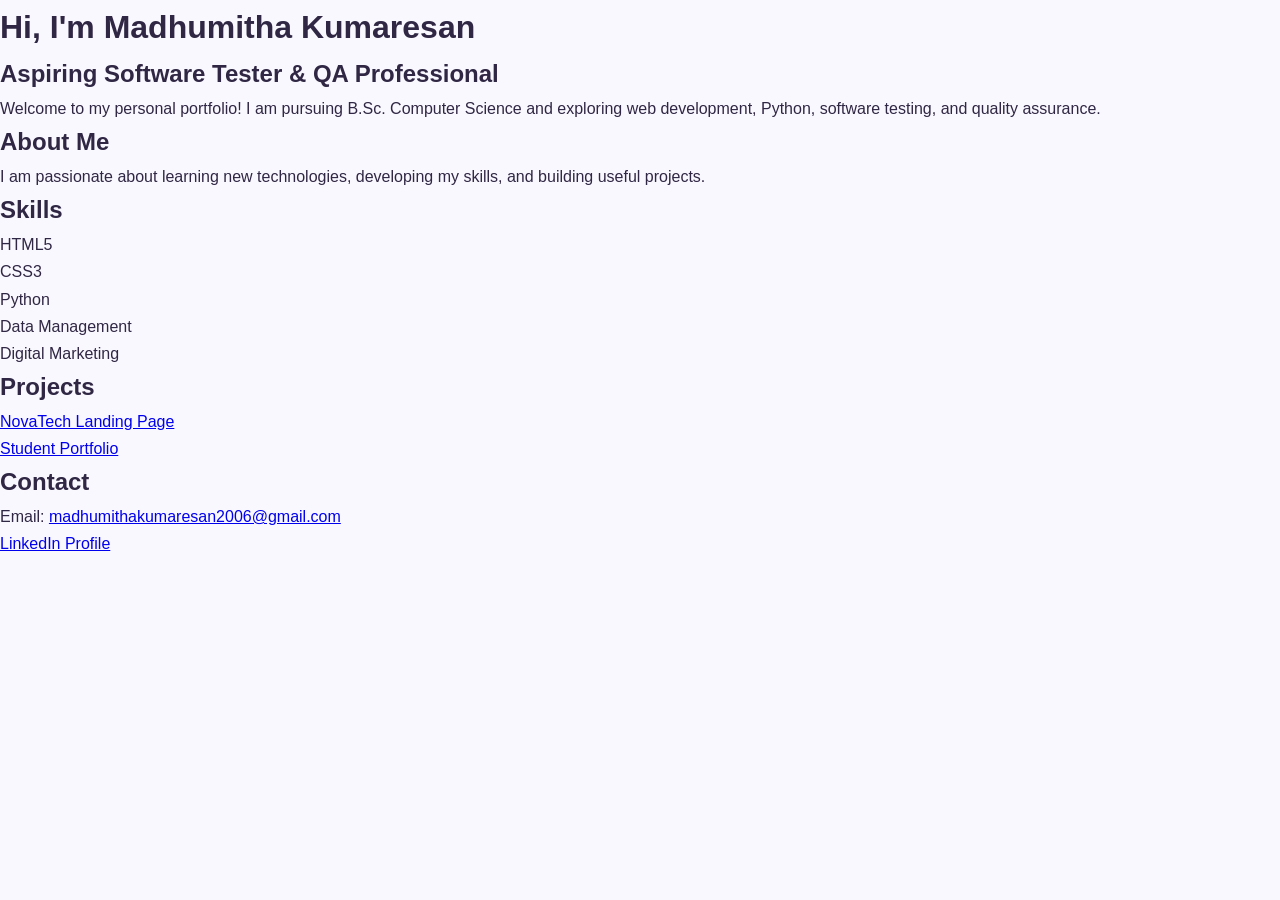
==== WebDev-L1-PersonalPortfolio/index.html @ f5c6f6d1 "Link CSS stylesheet to portfolio" ====
<!DOCTYPE html>
<html lang="en">
<head>
    <meta charset="UTF-8">
    <meta name="viewport" content="width=device-width, initial-scale=1.0">
    <title>Madhumitha Kumaresan | Portfolio</title>
    <link rel="stylesheet" href="style.css">
</head>
<body>
    <h1>Hi, I'm Madhumitha Kumaresan</h1>
    <h2>Aspiring Software Tester & QA Professional</h2>

    <p>
        Welcome to my personal portfolio! I am pursuing
        B.Sc. Computer Science and exploring web development,
        Python, software testing, and quality assurance.
    </p>

    <h2>About Me</h2>
    <p>
        I am passionate about learning new technologies,
        developing my skills, and building useful projects.
    </p>

    <h2>Skills</h2>
    <ul>
        <li>HTML5</li>
        <li>CSS3</li>
        <li>Python</li>
        <li>Data Management</li>
        <li>Digital Marketing</li>
    </ul>

    <h2>Projects</h2>
    <p>
        <a href="https://github.com/madhumithakumaresan2006/OIBSIP">
            NovaTech Landing Page
        </a>
    </p>
    <p>
        <a href="https://github.com/madhumithakumaresan2006/Mk-portfolio-ppt">
            Student Portfolio
        </a>
    </p>

    <h2>Contact</h2>
    <p>
        Email:
        <a href="mailto:madhumithakumaresan2006@gmail.com">
            madhumithakumaresan2006@gmail.com
        </a>
    </p>
    <p>
        <a href="https://www.linkedin.com/in/madhumitha-kumaresan-133514320">
            LinkedIn Profile
        </a>
    </p>
</body>
</html>
---- WebDev-L1-PersonalPortfolio/style.css ----
/* General Styles */
* {
    margin: 0;
    padding: 0;
    box-sizing: border-box;
    scroll-behavior: smooth;
}

body {
    font-family: Arial, sans-serif;
    background-color: #faf8ff;
    color: #302744;
    line-height: 1.7;
}

/* Navigation */
nav {
    background-color: #ffffff;
    padding: 18px 8%;
    display: flex;
    justify-content: space-between;
    align-items: center;
    box-shadow: 0 2px 12px rgba(80, 50, 120, 0.1);
}

nav h2 {
    color: #805ad5;
}

nav a {
    color: #302744;
    text-decoration: none;
    margin-left: 20px;
    font-weight: bold;
}

/* Hero Section */
header {
    text-align: center;
    padding: 90px 20px;
    background: linear-gradient(135deg, #eee7ff, #ffffff);
}

header h1 {
    font-size: 42px;
    color: #6b46c1;
    margin-bottom: 10px;
}

header h2 {
    font-size: 23px;
    margin-bottom: 18px;
}

header p {
    max-width: 650px;
    margin: auto;
}

/* Buttons */
.btn {
    display: inline-block;
    margin: 20px 8px 0;
    padding: 11px 24px;
    background-color: #805ad5;
    color: white;
    text-decoration: none;
    border-radius: 25px;
    transition: 0.3s;
}

.btn:hover {
    background-color: #553c9a;
    transform: translateY(-3px);
}

/* Sections */
section {
    padding: 60px 8%;
}

section h2 {
    text-align: center;
    color: #6b46c1;
    margin-bottom: 25px;
    font-size: 30px;
}

#about p {
    max-width: 800px;
    margin: auto;
    text-align: center;
}

/* Skills */
.skills {
    display: flex;
    flex-wrap: wrap;
    justify-content: center;
    gap: 15px;
}

.skills span {
    background-color: #eee7ff;
    color: #553c9a;
    padding: 12px 22px;
    border-radius: 10px;
    font-weight: bold;
}

/* Projects */
.projects {
    display: flex;
    flex-wrap: wrap;
    justify-content: center;
    gap: 25px;
}

.project-card {
    background: white;
    padding: 25px;
    border-radius: 15px;
    box-shadow: 0 4px 18px rgba(80, 50, 120, 0.1);
    max-width: 350px;
    flex: 1 1 260px;
}

.project-card h3 {
    color: #6b46c1;
    margin-bottom: 10px;
}

.project-card a {
    display: inline-block;
    margin-top: 15px;
    color: #805ad5;
    font-weight: bold;
}

/* Contact */
#contact {
    text-align: center;
    background-color: #eee7ff;
}

#contact a {
    color: #553c9a;
}

/* Footer */
footer {
    text-align: center;
    padding: 20px;
    background-color: #302744;
    color: white;
}

/* Mobile Responsive */
@media (max-width: 600px) {
    nav {
        flex-direction: column;
        gap: 10px;
    }

    nav a {
        margin: 5px;
    }

    header h1 {
        font-size: 32px;
    }

    section {
        padding: 45px 6%;
    }
}
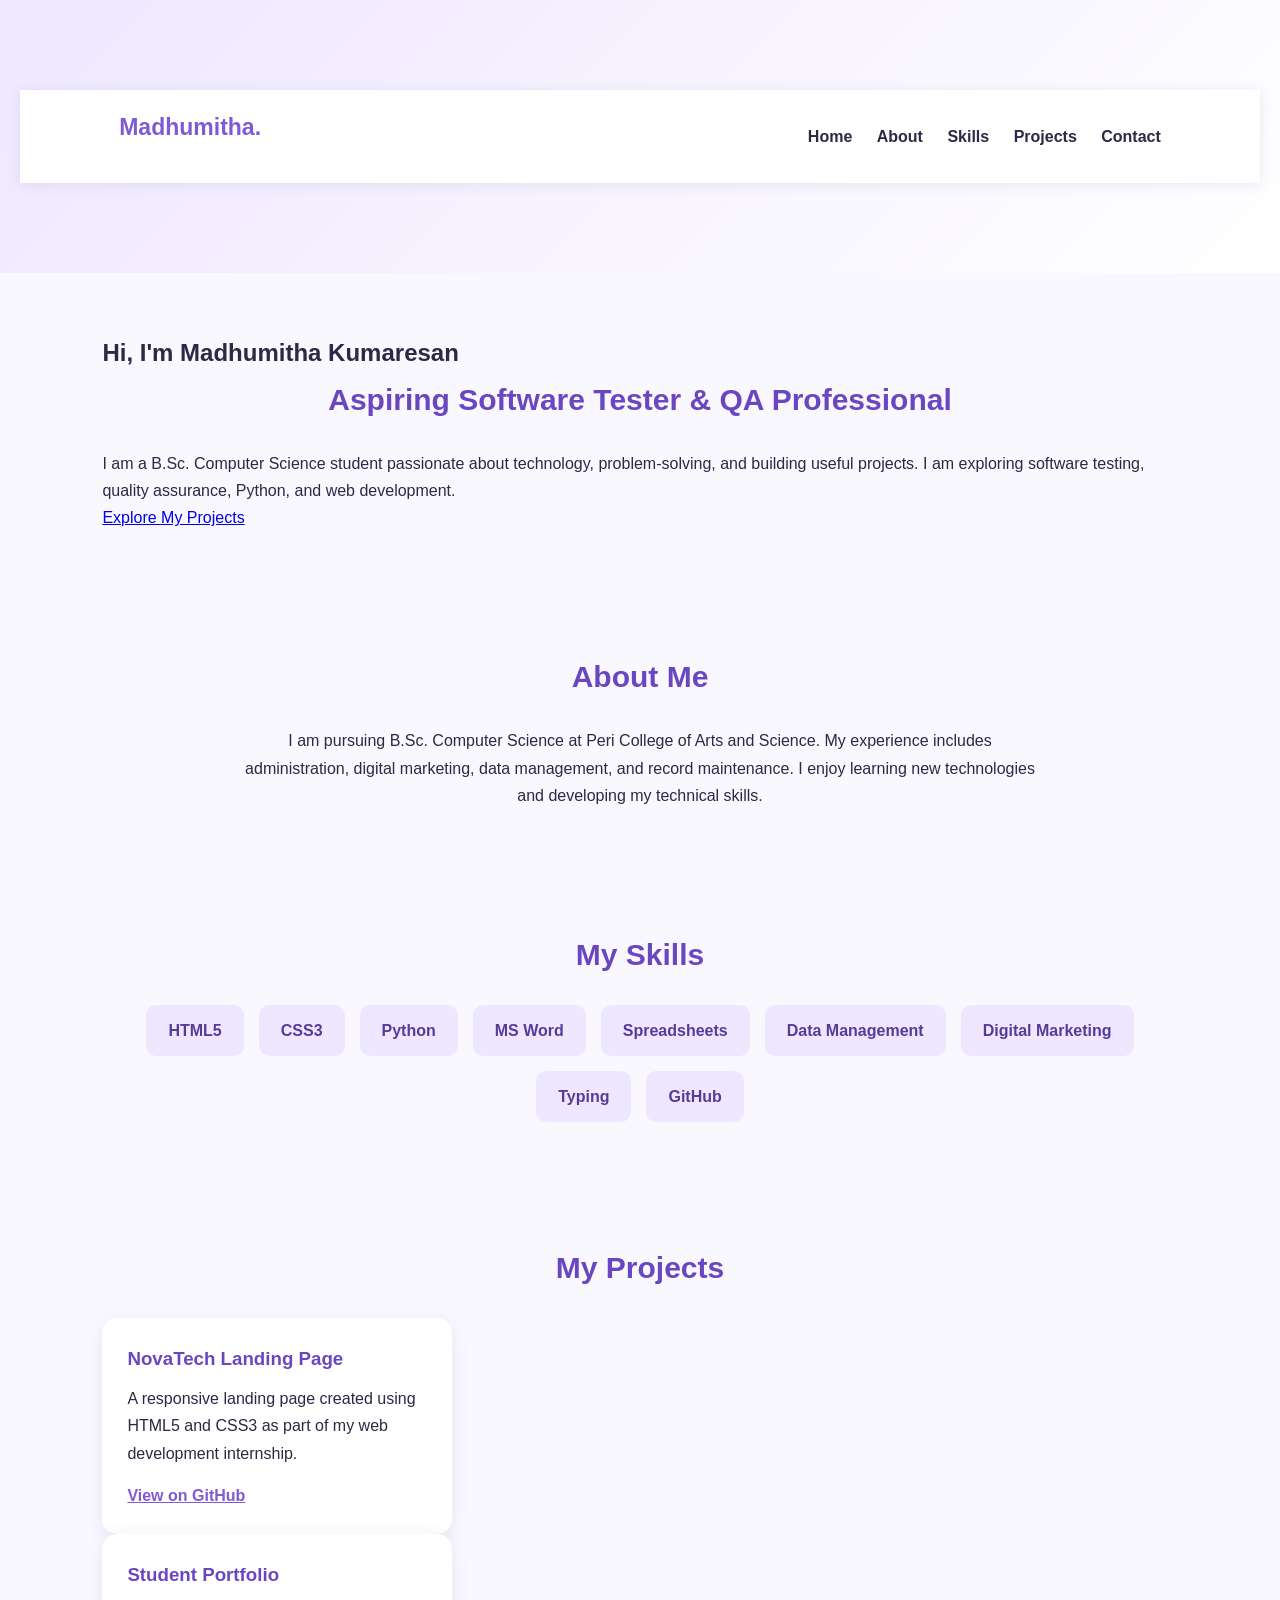
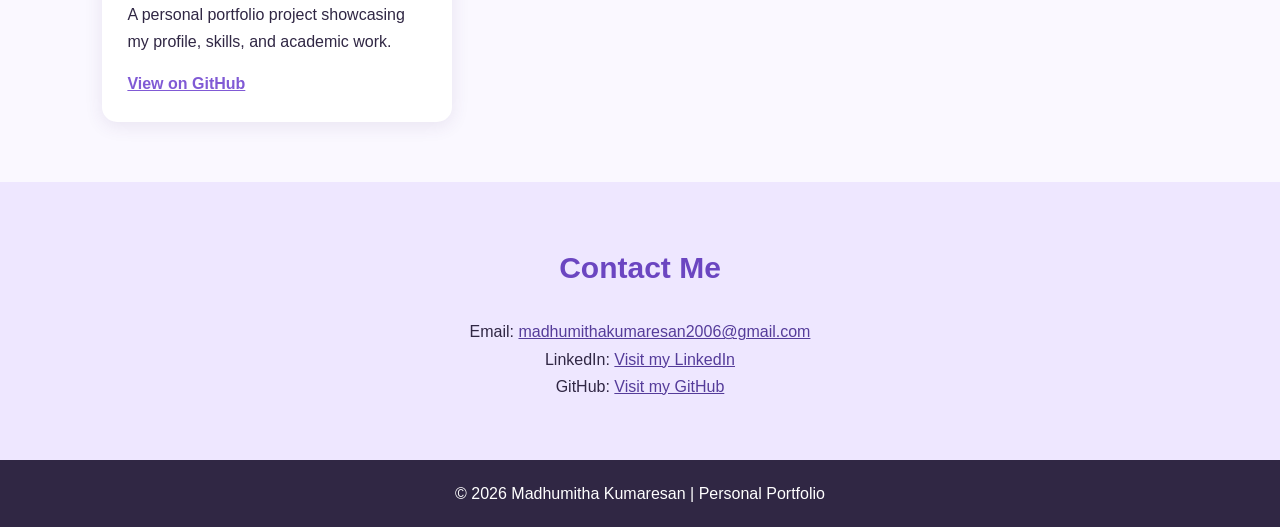
==== commit 8718a35c: "Add portfolio navigation and project sections" ====
--- a/WebDev-L1-PersonalPortfolio/index.html
+++ b/WebDev-L1-PersonalPortfolio/index.html
@@ -8,53 +8,109 @@
     <link rel="stylesheet" href="style.css">
 </head>
 <body>
-    <h1>Hi, I'm Madhumitha Kumaresan</h1>
-    <h2>Aspiring Software Tester & QA Professional</h2>
 
-    <p>
-        Welcome to my personal portfolio! I am pursuing
-        B.Sc. Computer Science and exploring web development,
-        Python, software testing, and quality assurance.
-    </p>
+    <header>
+        <nav>
+            <h2>Madhumitha.</h2>
+            <div>
+                <a href="#home">Home</a>
+                <a href="#about">About</a>
+                <a href="#skills">Skills</a>
+                <a href="#projects">Projects</a>
+                <a href="#contact">Contact</a>
+            </div>
+        </nav>
+    </header>
 
-    <h2>About Me</h2>
-    <p>
-        I am passionate about learning new technologies,
-        developing my skills, and building useful projects.
-    </p>
+    <section class="hero" id="home">
+        <h1>Hi, I'm Madhumitha Kumaresan</h1>
+        <h2>Aspiring Software Tester & QA Professional</h2>
+        <p>
+            I am a B.Sc. Computer Science student passionate about
+            technology, problem-solving, and building useful projects.
+            I am exploring software testing, quality assurance,
+            Python, and web development.
+        </p>
+        <a href="#projects">Explore My Projects</a>
+    </section>
 
-    <h2>Skills</h2>
-    <ul>
-        <li>HTML5</li>
-        <li>CSS3</li>
-        <li>Python</li>
-        <li>Data Management</li>
-        <li>Digital Marketing</li>
-    </ul>
+    <section id="about">
+        <h2 class="section-title">About Me</h2>
+        <p>
+            I am pursuing B.Sc. Computer Science at Peri College of Arts
+            and Science. My experience includes administration, digital
+            marketing, data management, and record maintenance. I enjoy
+            learning new technologies and developing my technical skills.
+        </p>
+    </section>
 
-    <h2>Projects</h2>
-    <p>
-        <a href="https://github.com/madhumithakumaresan2006/OIBSIP">
-            NovaTech Landing Page
-        </a>
-    </p>
-    <p>
-        <a href="https://github.com/madhumithakumaresan2006/Mk-portfolio-ppt">
-            Student Portfolio
-        </a>
-    </p>
+    <section id="skills">
+        <h2 class="section-title">My Skills</h2>
+        <div class="skills">
+            <span>HTML5</span>
+            <span>CSS3</span>
+            <span>Python</span>
+            <span>MS Word</span>
+            <span>Spreadsheets</span>
+            <span>Data Management</span>
+            <span>Digital Marketing</span>
+            <span>Typing</span>
+            <span>GitHub</span>
+        </div>
+    </section>
 
-    <h2>Contact</h2>
-    <p>
-        Email:
-        <a href="mailto:madhumithakumaresan2006@gmail.com">
-            madhumithakumaresan2006@gmail.com
-        </a>
-    </p>
-    <p>
-        <a href="https://www.linkedin.com/in/madhumitha-kumaresan-133514320">
-            LinkedIn Profile
-        </a>
-    </p>
+    <section id="projects">
+        <h2 class="section-title">My Projects</h2>
+
+        <div class="project-card">
+            <h3>NovaTech Landing Page</h3>
+            <p>
+                A responsive landing page created using HTML5 and CSS3
+                as part of my web development internship.
+            </p>
+            <a href="https://github.com/madhumithakumaresan2006/OIBSIP">
+                View on GitHub
+            </a>
+        </div>
+
+        <div class="project-card">
+            <h3>Student Portfolio</h3>
+            <p>
+                A personal portfolio project showcasing my profile,
+                skills, and academic work.
+            </p>
+            <a href="https://github.com/madhumithakumaresan2006/Mk-portfolio-ppt">
+                View on GitHub
+            </a>
+        </div>
+    </section>
+
+    <section id="contact">
+        <h2 class="section-title">Contact Me</h2>
+        <p>
+            Email:
+            <a href="mailto:madhumithakumaresan2006@gmail.com">
+                madhumithakumaresan2006@gmail.com
+            </a>
+        </p>
+        <p>
+            LinkedIn:
+            <a href="https://www.linkedin.com/in/madhumitha-kumaresan-133514320">
+                Visit my LinkedIn
+            </a>
+        </p>
+        <p>
+            GitHub:
+            <a href="https://github.com/madhumithakumaresan2006">
+                Visit my GitHub
+            </a>
+        </p>
+    </section>
+
+    <footer>
+        <p>&copy; 2026 Madhumitha Kumaresan | Personal Portfolio</p>
+    </footer>
+
 </body>
 </html>
+
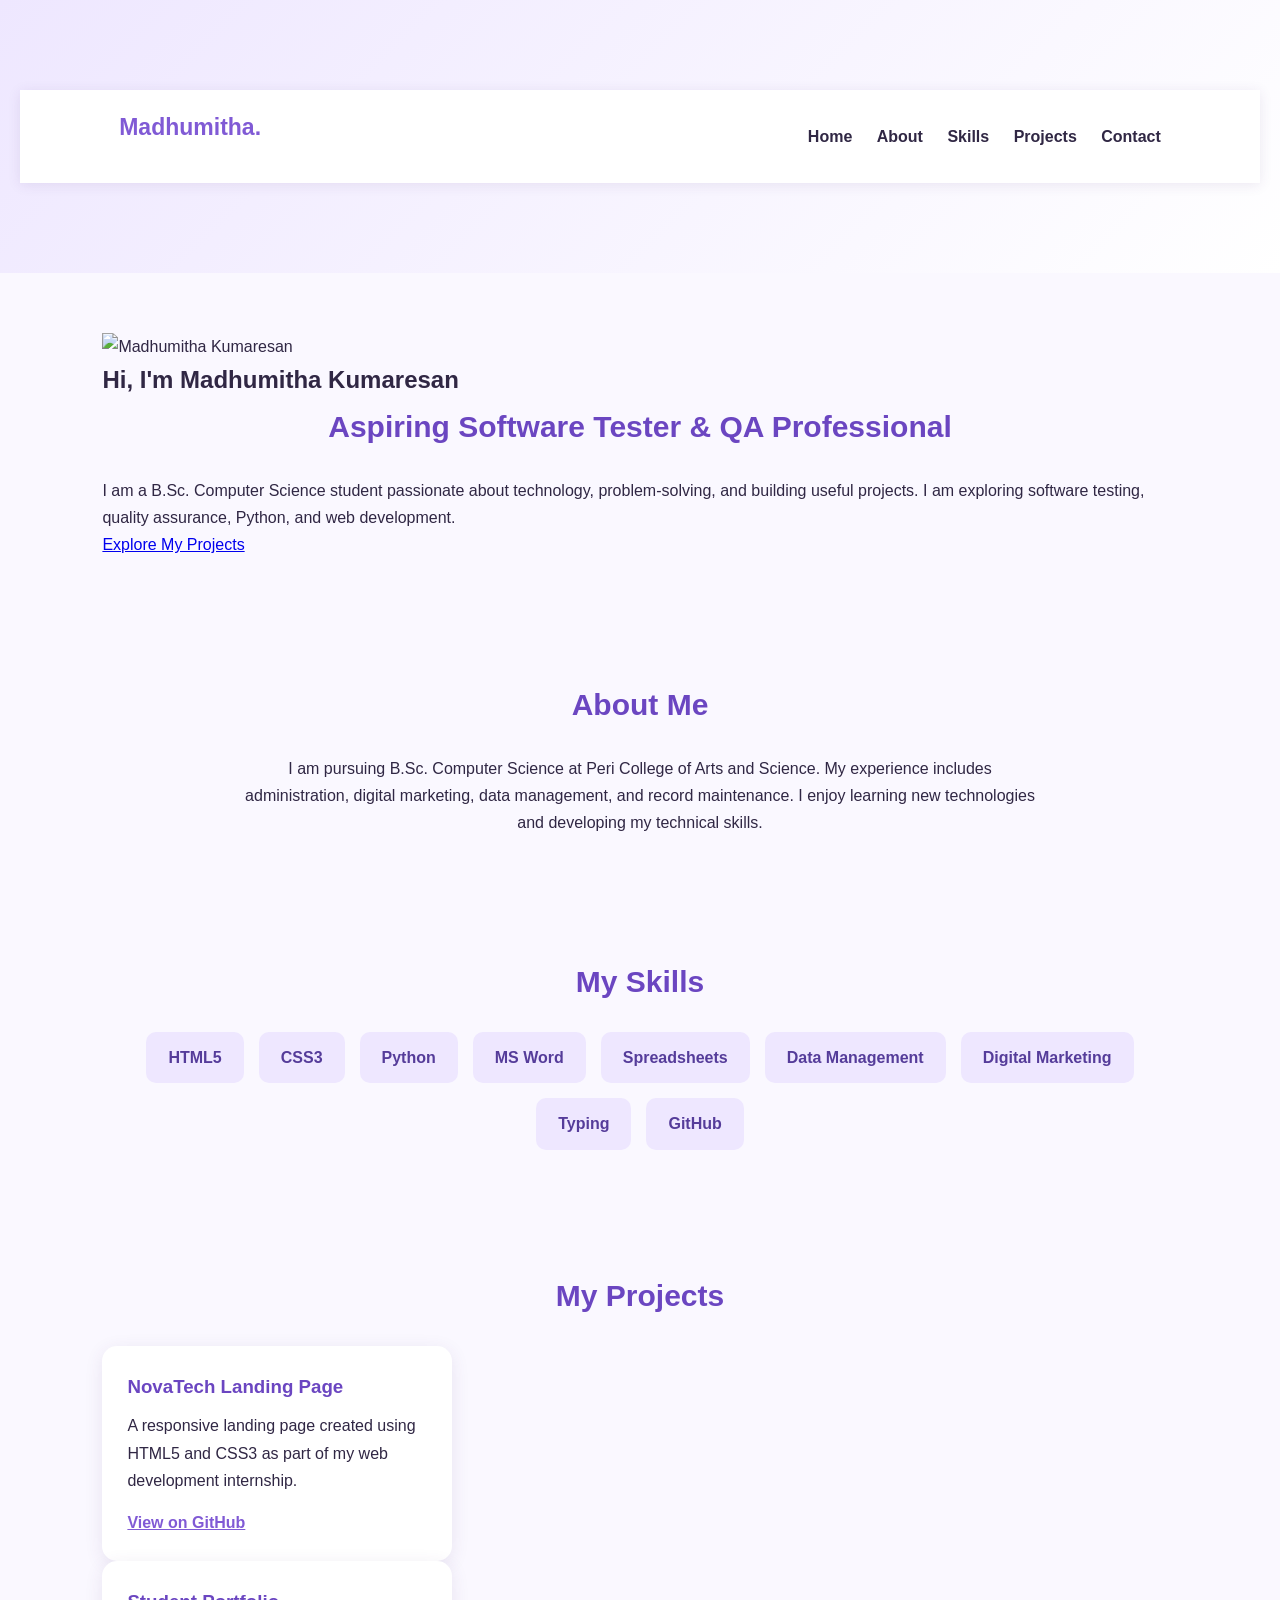
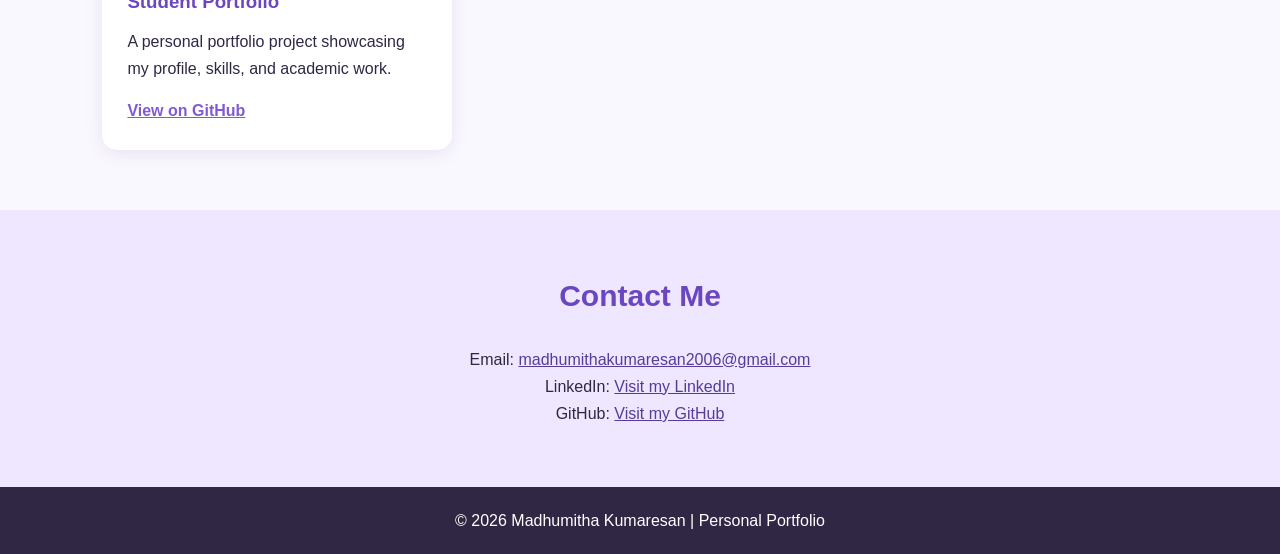
==== commit 44c9b091: "Display profile photo in portfolio hero section" ====
--- a/WebDev-L1-PersonalPortfolio/index.html
+++ b/WebDev-L1-PersonalPortfolio/index.html
@@ -23,6 +23,9 @@
     </header>
 
     <section class="hero" id="home">
+        <img src="images/profile.jpg"
+     alt="Madhumitha Kumaresan"
+     class="profile-photo">
         <h1>Hi, I'm Madhumitha Kumaresan</h1>
         <h2>Aspiring Software Tester & QA Professional</h2>
         <p>
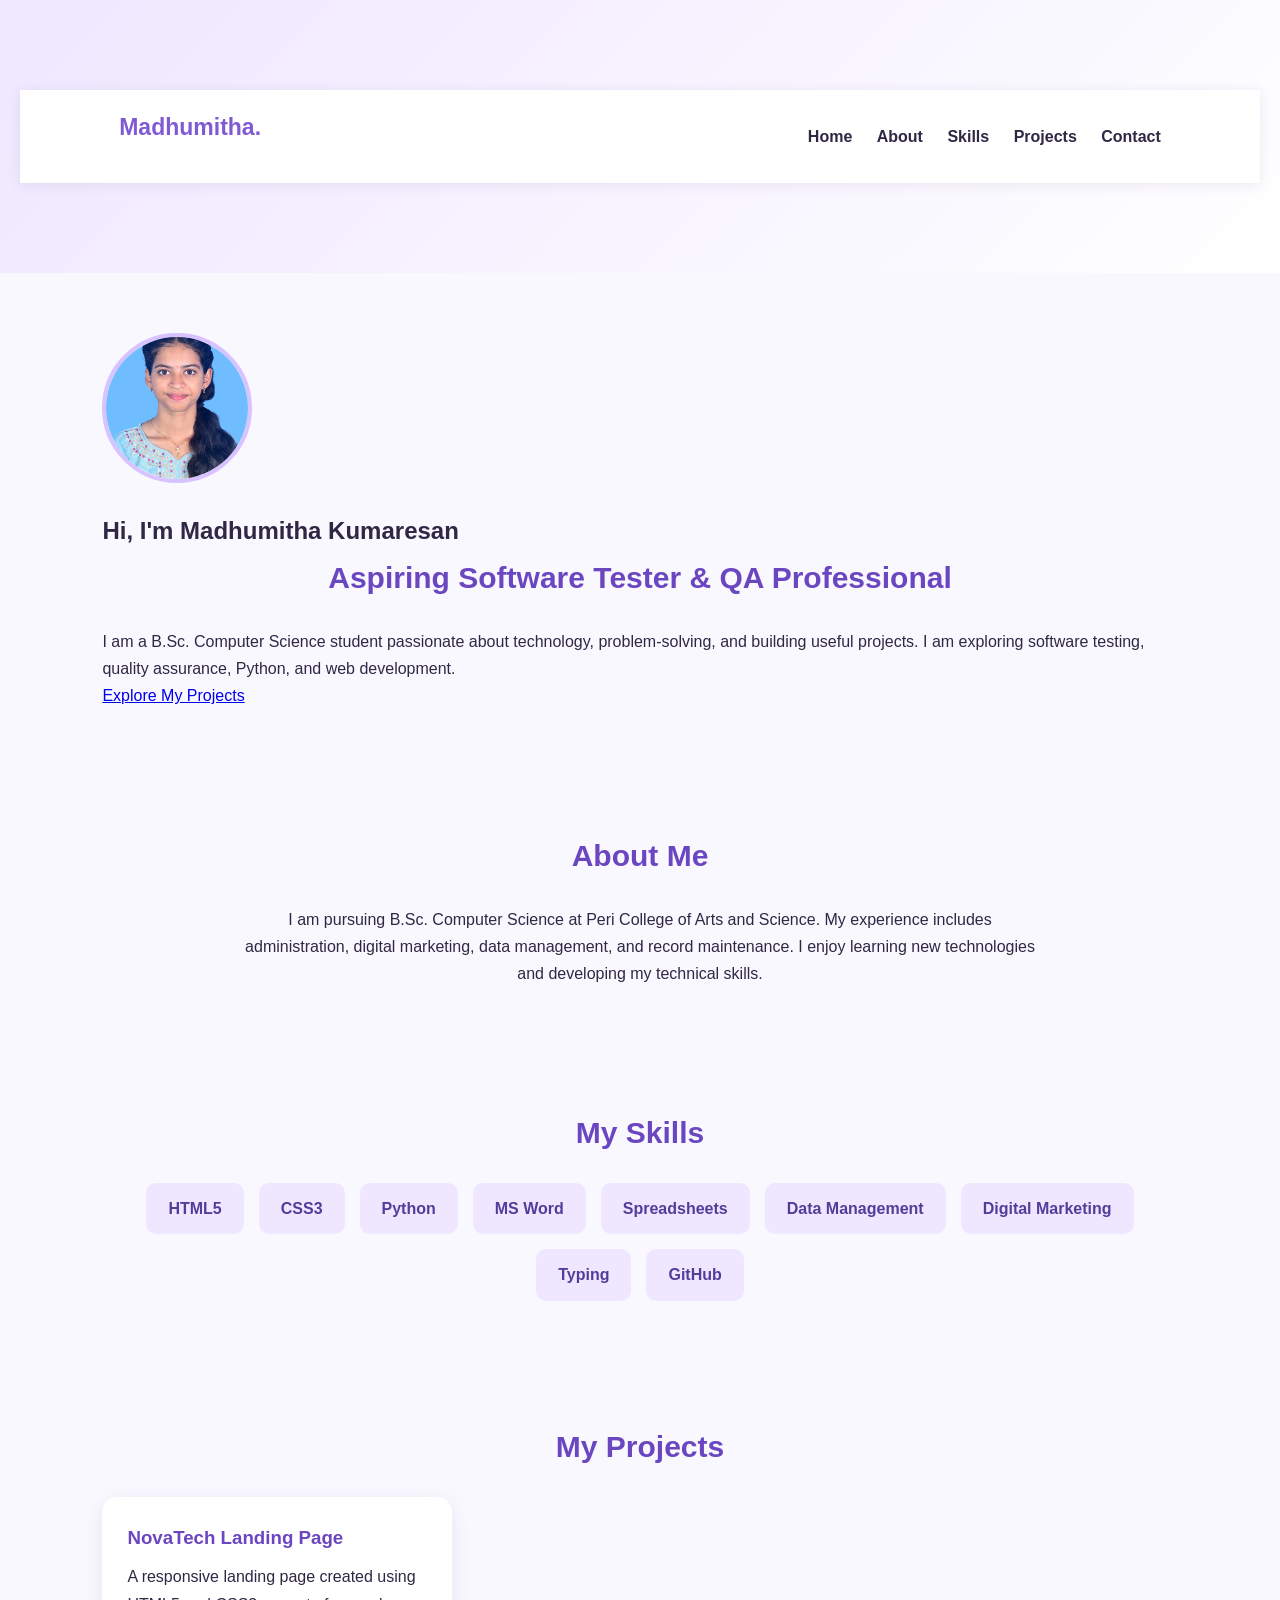
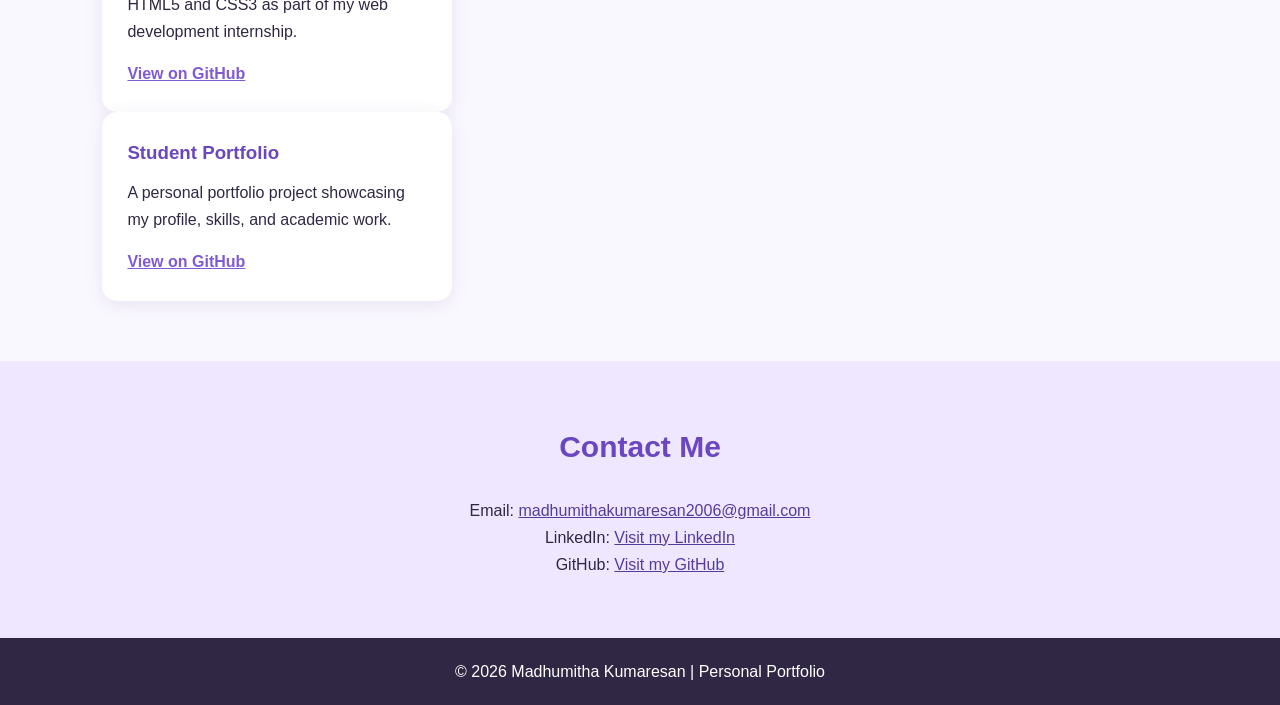
==== commit dd99b149: "Display profile photo in portfolio hero section" ====
--- a/WebDev-L1-PersonalPortfolio/index.html
+++ b/WebDev-L1-PersonalPortfolio/index.html
@@ -23,7 +23,7 @@
     </header>
 
     <section class="hero" id="home">
-        <img src="images/profile.jpg"
+        <img src="madhu pic.jpeg"
      alt="Madhumitha Kumaresan"
      class="profile-photo">
         <h1>Hi, I'm Madhumitha Kumaresan</h1>
--- a/WebDev-L1-PersonalPortfolio/style.css
+++ b/WebDev-L1-PersonalPortfolio/style.css
@@ -175,3 +175,11 @@
         padding: 45px 6%;
     }
 }
+.profile-photo {
+    width: 150px;
+    height: 150px;
+    object-fit: cover;
+    border-radius: 50%;
+    border: 4px solid #d8c2ff;
+    margin-bottom: 20px;
+}
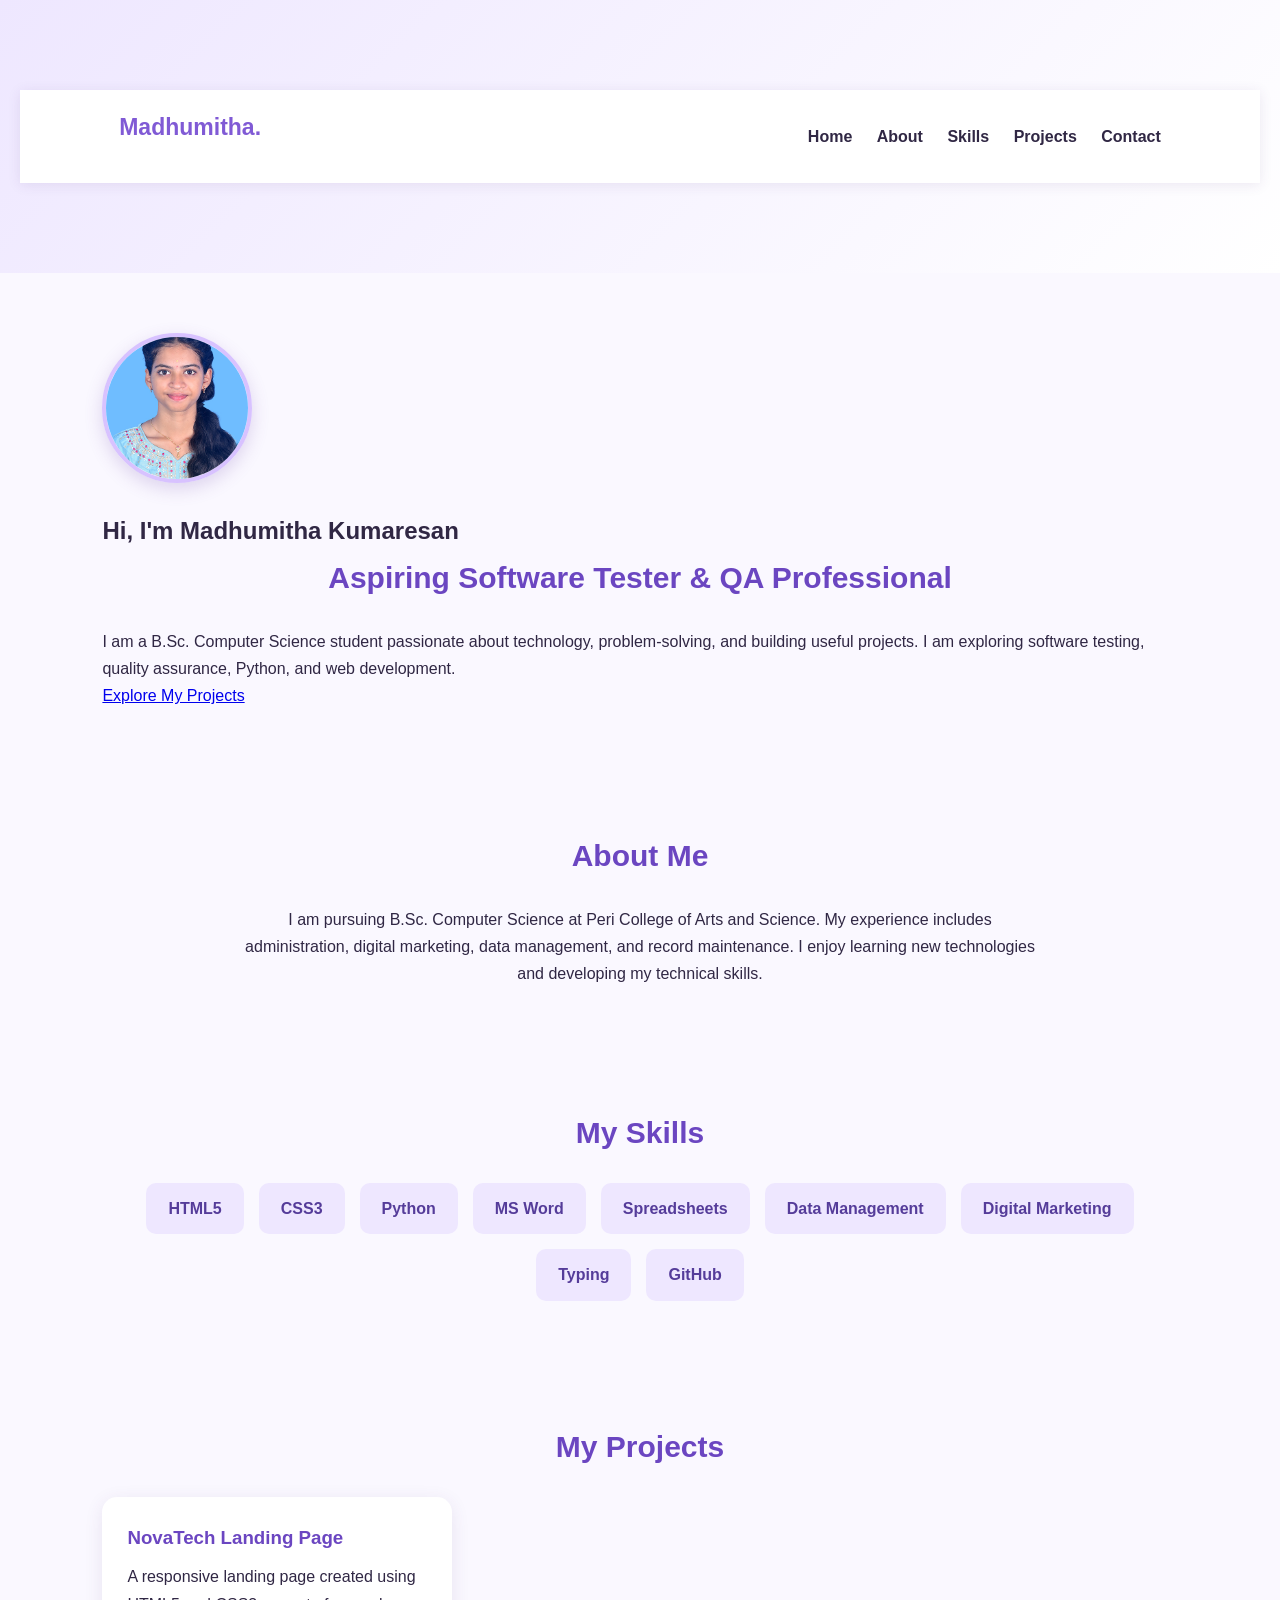
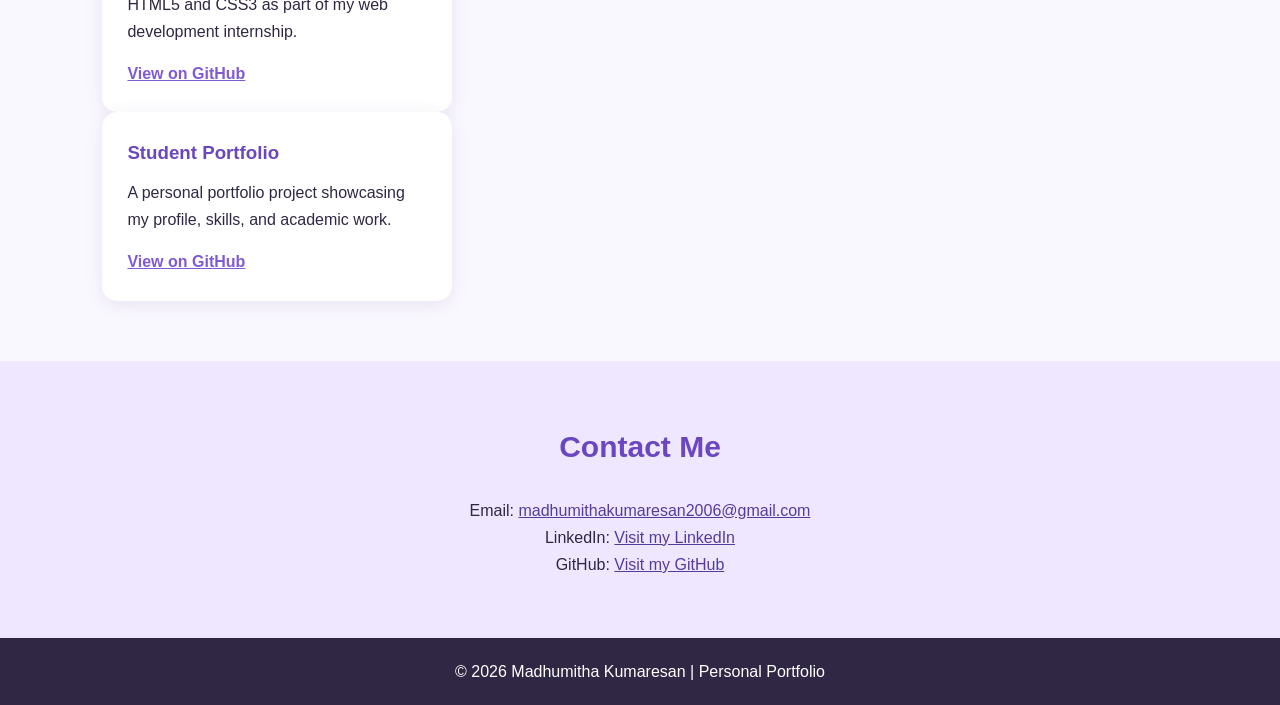
==== commit 8a8a896a: "Connect JavaScript to portfolio" ====
--- a/WebDev-L1-PersonalPortfolio/index.html
+++ b/WebDev-L1-PersonalPortfolio/index.html
@@ -111,8 +111,11 @@
     </section>
 
     <footer>
-        <p>&copy; 2026 Madhumitha Kumaresan | Personal Portfolio</p>
-    </footer>
+    <p>&copy; <span id="current-year">2026</span>
+    Madhumitha Kumaresan | Personal Portfolio</p>
+</footer>
+
+<script src="script.js"></script>
 
 </body>
 </html>
--- a/WebDev-L1-PersonalPortfolio/style.css
+++ b/WebDev-L1-PersonalPortfolio/style.css
@@ -183,3 +183,14 @@
     border: 4px solid #d8c2ff;
     margin-bottom: 20px;
 }
+
+/* Profile photo styling */
+.profile-photo {
+    width: 150px;
+    height: 150px;
+    object-fit: cover;
+    border-radius: 50%;
+    border: 4px solid #d8c2ff;
+    margin-bottom: 20px;
+    box-shadow: 0 6px 18px rgba(105, 65, 165, 0.2);
+}
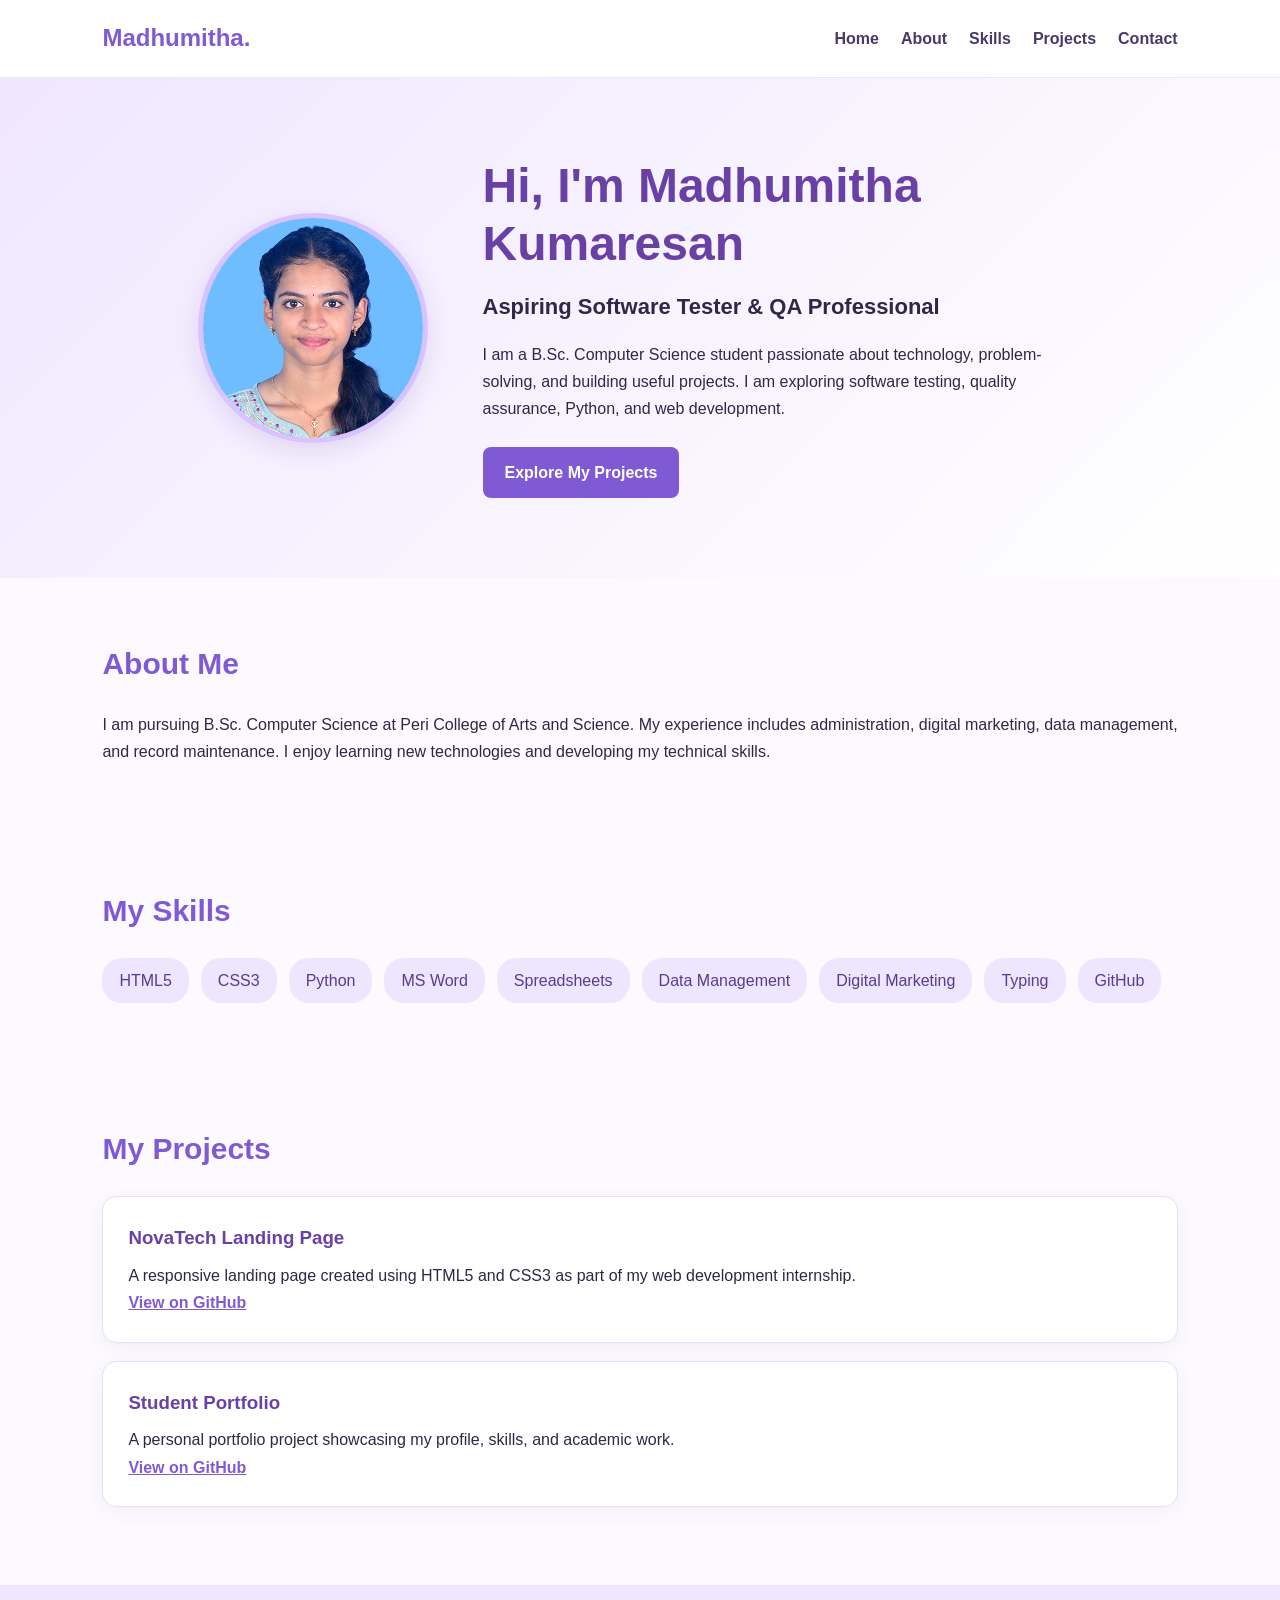
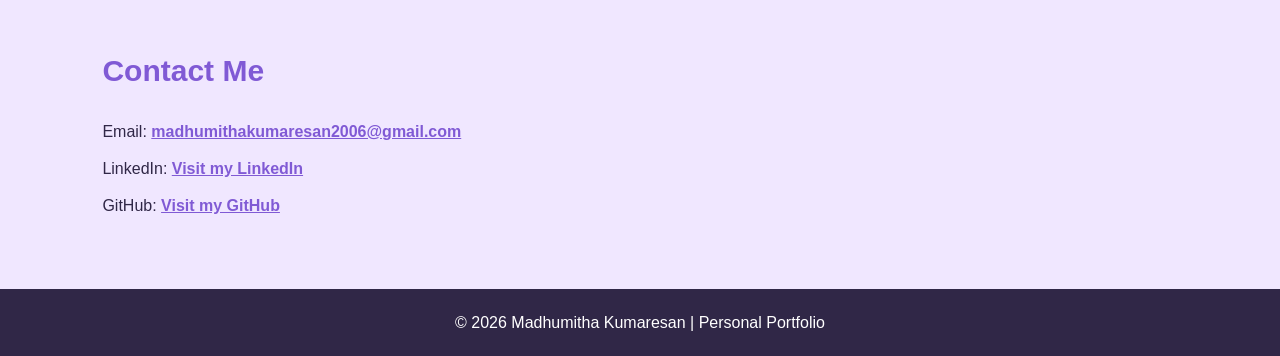
==== commit 7f2e34af: "Align portfolio hero section" ====
--- a/WebDev-L1-PersonalPortfolio/index.html
+++ b/WebDev-L1-PersonalPortfolio/index.html
@@ -22,20 +22,27 @@
         </nav>
     </header>
 
-    <section class="hero" id="home">
-        <img src="madhu pic.jpeg"
-     alt="Madhumitha Kumaresan"
-     class="profile-photo">
+    
+<section class="hero" id="home">
+    <img src="madhu pic.jpeg"
+         alt="Madhumitha Kumaresan"
+         class="profile-photo">
+
+    <div class="hero-content">
         <h1>Hi, I'm Madhumitha Kumaresan</h1>
-        <h2>Aspiring Software Tester & QA Professional</h2>
+        <h2>Aspiring Software Tester &amp; QA Professional</h2>
+
         <p>
             I am a B.Sc. Computer Science student passionate about
             technology, problem-solving, and building useful projects.
             I am exploring software testing, quality assurance,
             Python, and web development.
         </p>
-        <a href="#projects">Explore My Projects</a>
-    </section>
+
+        <a href="#projects" class="button">Explore My Projects</a>
+    </div>
+</section>
+
 
     <section id="about">
         <h2 class="section-title">About Me</h2>
--- a/WebDev-L1-PersonalPortfolio/style.css
+++ b/WebDev-L1-PersonalPortfolio/style.css
@@ -1,5 +1,4 @@
 
-/* General Styles */
 * {
     margin: 0;
     padding: 0;
@@ -9,188 +8,184 @@
 
 body {
     font-family: Arial, sans-serif;
-    background-color: #faf8ff;
-    color: #302744;
+    background: #fcfaff;
+    color: #302747;
     line-height: 1.7;
 }
 
-/* Navigation */
+header {
+    background: #ffffff;
+    padding: 18px 8%;
+    border-bottom: 1px solid #eee5ff;
+}
+
 nav {
-    background-color: #ffffff;
-    padding: 18px 8%;
     display: flex;
     justify-content: space-between;
     align-items: center;
-    box-shadow: 0 2px 12px rgba(80, 50, 120, 0.1);
+    gap: 20px;
+    flex-wrap: wrap;
 }
 
 nav h2 {
     color: #805ad5;
 }
 
+nav div {
+    display: flex;
+    gap: 22px;
+    flex-wrap: wrap;
+}
+
 nav a {
-    color: #302744;
+    color: #49396b;
     text-decoration: none;
-    margin-left: 20px;
+    font-weight: 600;
+}
+
+nav a:hover {
+    color: #9b72e8;
+}
+
+.hero {
+    min-height: 500px;
+    padding: 65px 8%;
+    display: flex;
+    align-items: center;
+    justify-content: center;
+    gap: 55px;
+    background: linear-gradient(135deg, #f0e7ff, #ffffff);
+}
+
+.hero-content {
+    flex: 1;
+    max-width: 600px;
+}
+
+.profile-photo {
+    width: 230px;
+    height: 230px;
+    object-fit: cover;
+    object-position: center top;
+    border-radius: 50%;
+    border: 5px solid #d8c2ff;
+    box-shadow: 0 8px 25px rgba(105, 65, 165, 0.15);
+    flex-shrink: 0;
+}
+
+.hero h1 {
+    color: #6941a5;
+    font-size: clamp(32px, 4vw, 48px);
+    line-height: 1.2;
+    margin-bottom: 16px;
+}
+
+.hero h2 {
+    font-size: 22px;
+    margin-bottom: 15px;
+}
+
+.hero p {
+    margin-bottom: 25px;
+}
+
+.button {
+    display: inline-block;
+    padding: 12px 22px;
+    background: #805ad5;
+    color: #ffffff;
+    text-decoration: none;
+    border-radius: 8px;
     font-weight: bold;
 }
 
-/* Hero Section */
-header {
-    text-align: center;
-    padding: 90px 20px;
-    background: linear-gradient(135deg, #eee7ff, #ffffff);
+.button:hover {
+    background: #6941a5;
 }
 
-header h1 {
-    font-size: 42px;
-    color: #6b46c1;
-    margin-bottom: 10px;
-}
-
-header h2 {
-    font-size: 23px;
-    margin-bottom: 18px;
-}
-
-header p {
-    max-width: 650px;
-    margin: auto;
-}
-
-/* Buttons */
-.btn {
-    display: inline-block;
-    margin: 20px 8px 0;
-    padding: 11px 24px;
-    background-color: #805ad5;
-    color: white;
-    text-decoration: none;
-    border-radius: 25px;
-    transition: 0.3s;
-}
-
-.btn:hover {
-    background-color: #553c9a;
-    transform: translateY(-3px);
-}
-
-/* Sections */
-section {
+section:not(.hero) {
     padding: 60px 8%;
 }
 
-section h2 {
-    text-align: center;
-    color: #6b46c1;
-    margin-bottom: 25px;
+.section-title {
+    color: #805ad5;
     font-size: 30px;
+    margin-bottom: 22px;
 }
 
-#about p {
-    max-width: 800px;
-    margin: auto;
-    text-align: center;
-}
-
-/* Skills */
 .skills {
     display: flex;
     flex-wrap: wrap;
-    justify-content: center;
-    gap: 15px;
+    gap: 12px;
 }
 
 .skills span {
-    background-color: #eee7ff;
-    color: #553c9a;
-    padding: 12px 22px;
-    border-radius: 10px;
-    font-weight: bold;
-}
-
-/* Projects */
-.projects {
-    display: flex;
-    flex-wrap: wrap;
-    justify-content: center;
-    gap: 25px;
+    background: #eee5ff;
+    color: #593b91;
+    padding: 9px 17px;
+    border-radius: 20px;
 }
 
 .project-card {
-    background: white;
+    background: #ffffff;
     padding: 25px;
-    border-radius: 15px;
-    box-shadow: 0 4px 18px rgba(80, 50, 120, 0.1);
-    max-width: 350px;
-    flex: 1 1 260px;
+    margin: 18px 0;
+    border: 1px solid #e8def8;
+    border-radius: 14px;
+    box-shadow: 0 5px 18px rgba(80, 50, 120, 0.06);
 }
 
 .project-card h3 {
-    color: #6b46c1;
-    margin-bottom: 10px;
+    color: #6941a5;
+    margin-bottom: 8px;
 }
 
-.project-card a {
-    display: inline-block;
-    margin-top: 15px;
+.project-card a,
+#contact a {
     color: #805ad5;
     font-weight: bold;
 }
 
-/* Contact */
 #contact {
-    text-align: center;
-    background-color: #eee7ff;
+    background: #f0e7ff;
 }
 
-#contact a {
-    color: #553c9a;
+#contact p {
+    margin: 10px 0;
+    overflow-wrap: anywhere;
 }
 
-/* Footer */
 footer {
     text-align: center;
+    background: #302747;
+    color: white;
     padding: 20px;
-    background-color: #302744;
-    color: white;
 }
 
-/* Mobile Responsive */
-@media (max-width: 600px) {
+@media (max-width: 700px) {
     nav {
         flex-direction: column;
-        gap: 10px;
     }
 
-    nav a {
-        margin: 5px;
+    nav div {
+        justify-content: center;
+        gap: 14px;
     }
 
-    header h1 {
-        font-size: 32px;
+    .hero {
+        flex-direction: column;
+        text-align: center;
+        padding: 45px 6%;
+        gap: 25px;
     }
 
-    section {
-        padding: 45px 6%;
+    .profile-photo {
+        width: 175px;
+        height: 175px;
+    }
+
+    section:not(.hero) {
+        padding: 40px 6%;
     }
 }
-.profile-photo {
-    width: 150px;
-    height: 150px;
-    object-fit: cover;
-    border-radius: 50%;
-    border: 4px solid #d8c2ff;
-    margin-bottom: 20px;
-}
 
-/* Profile photo styling */
-.profile-photo {
-    width: 150px;
-    height: 150px;
-    object-fit: cover;
-    border-radius: 50%;
-    border: 4px solid #d8c2ff;
-    margin-bottom: 20px;
-    box-shadow: 0 6px 18px rgba(105, 65, 165, 0.2);
-}
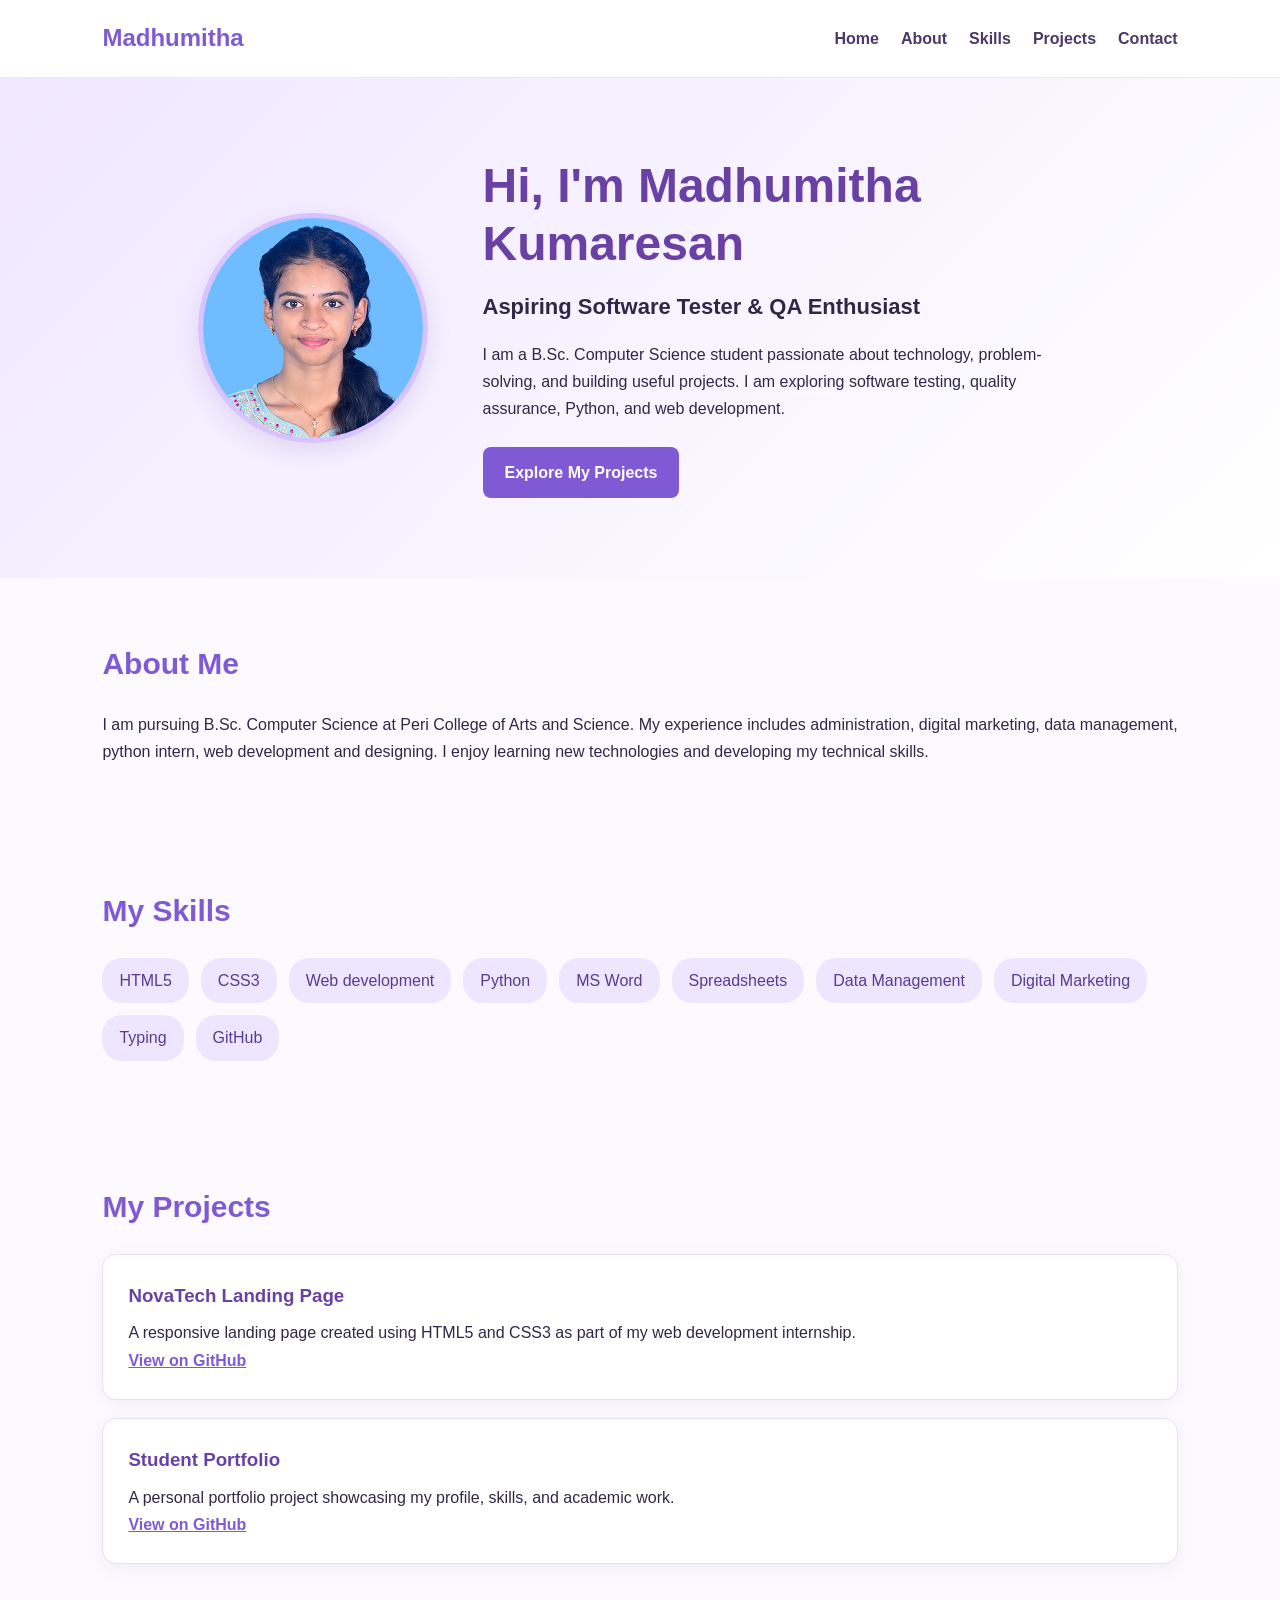
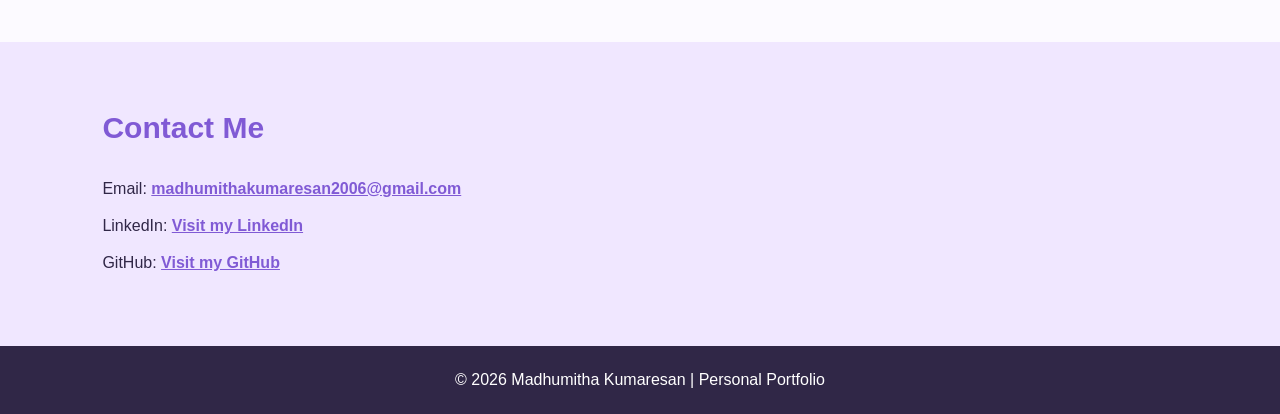
==== commit c26dc173: "Update index.html" ====
--- a/WebDev-L1-PersonalPortfolio/index.html
+++ b/WebDev-L1-PersonalPortfolio/index.html
@@ -11,7 +11,7 @@
 
     <header>
         <nav>
-            <h2>Madhumitha.</h2>
+            <h2>Madhumitha</h2>
             <div>
                 <a href="#home">Home</a>
                 <a href="#about">About</a>
@@ -30,7 +30,7 @@
 
     <div class="hero-content">
         <h1>Hi, I'm Madhumitha Kumaresan</h1>
-        <h2>Aspiring Software Tester &amp; QA Professional</h2>
+        <h2>Aspiring Software Tester &amp; QA Enthusiast</h2>
 
         <p>
             I am a B.Sc. Computer Science student passionate about
@@ -49,7 +49,7 @@
         <p>
             I am pursuing B.Sc. Computer Science at Peri College of Arts
             and Science. My experience includes administration, digital
-            marketing, data management, and record maintenance. I enjoy
+            marketing, data management, python intern, web development and designing. I enjoy
             learning new technologies and developing my technical skills.
         </p>
     </section>
@@ -59,6 +59,7 @@
         <div class="skills">
             <span>HTML5</span>
             <span>CSS3</span>
+            <span>Web development</span>
             <span>Python</span>
             <span>MS Word</span>
             <span>Spreadsheets</span>
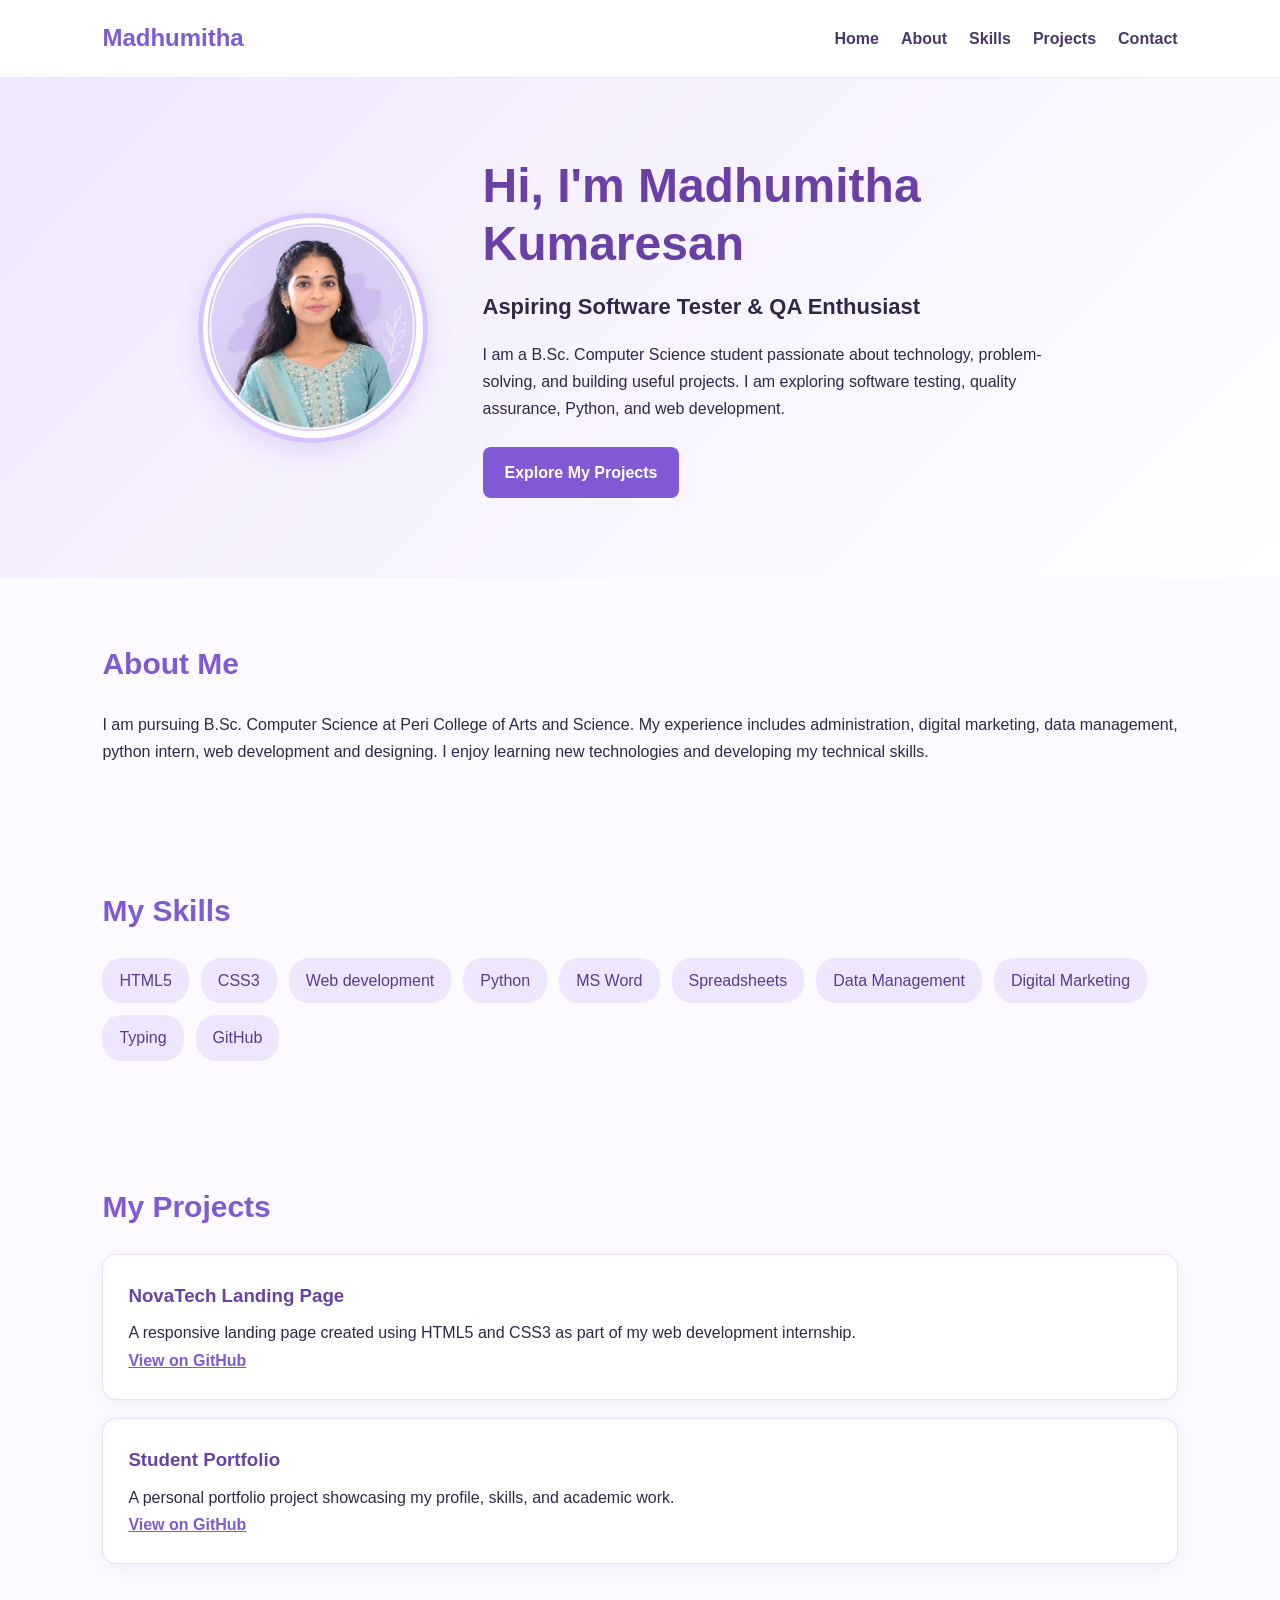
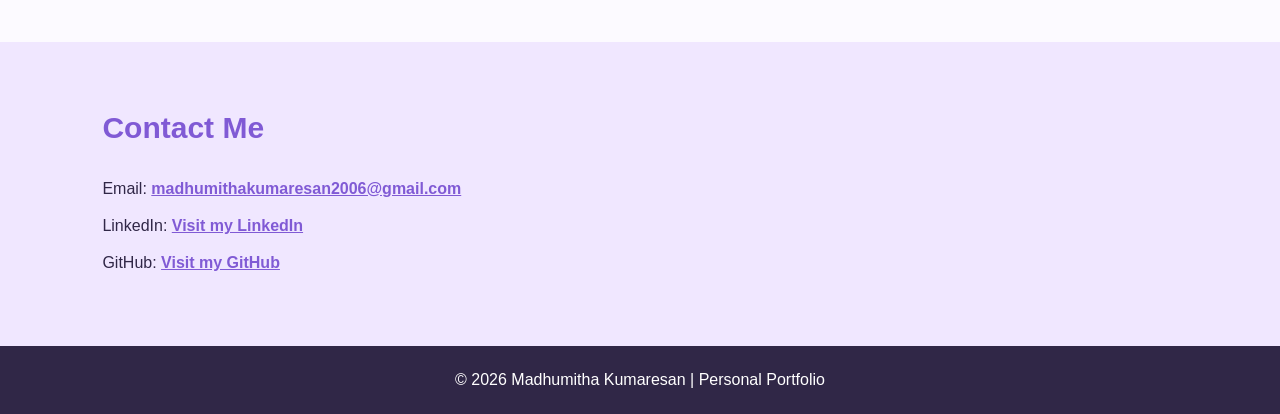
==== commit 5b9ab788: "Update index.html" ====
--- a/WebDev-L1-PersonalPortfolio/index.html
+++ b/WebDev-L1-PersonalPortfolio/index.html
@@ -24,7 +24,7 @@
 
     
 <section class="hero" id="home">
-    <img src="madhu pic.jpeg"
+    <img src="madhu avatar.jpg"
          alt="Madhumitha Kumaresan"
          class="profile-photo">
 
